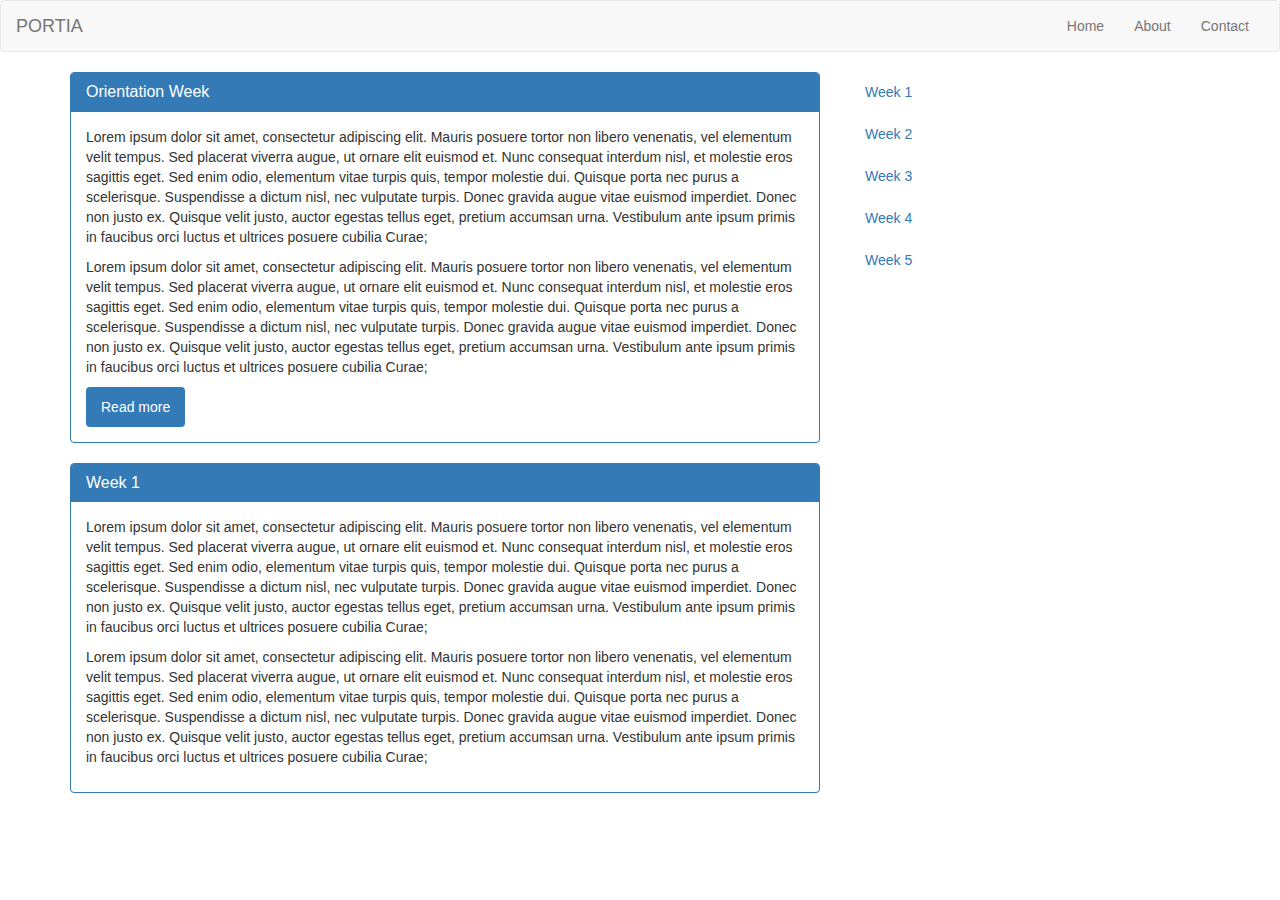
==== index.html @ 74ab0786 "second commmit" ====
<!DOCTYPE html>
<html lang="en">
  <head>
    <meta charset="utf-8">
    <meta http-equiv="X-UA-Compatible" content="IE=edge">
    <meta name="viewport" content="width=device-width, initial-scale=1">
    <!-- The above 3 meta tags *must* come first in the head; any other head content must come *after* these tags -->
    <title>My blog</title>

    <!-- Bootstrap -->
    <link href="css/bootstrap.min.css" rel="stylesheet">

    <!-- HTML5 shim and Respond.js for IE8 support of HTML5 elements and media queries -->
    <!-- WARNING: Respond.js doesn't work if you view the page via file:// -->
    <!--[if lt IE 9]>
      <script src="https://oss.maxcdn.com/html5shiv/3.7.3/html5shiv.min.js"></script>
      <script src="https://oss.maxcdn.com/respond/1.4.2/respond.min.js"></script>
    <![endif]-->
  </head>
  <body><nav class="navbar navbar-default">
  <div class="container-fluid">
    <!-- Brand and toggle get grouped for better mobile display -->
    <div class="navbar-header">
      <button type="button" class="navbar-toggle collapsed" data-toggle="collapse" data-target="#bs-example-navbar-collapse-1" aria-expanded="false">
        <span class="sr-only">Toggle navigation</span>
        <span class="icon-bar"></span>
        <span class="icon-bar"></span>
        <span class="icon-bar"></span>
      </button>
      <a class="navbar-brand" href="#">PORTIA</a>
    </div>

    <!-- Collect the nav links, forms, and other content for toggling -->
    <div class="collapse navbar-collapse" id="bs-example-navbar-collapse-1">
      
      <ul class="nav navbar-nav navbar-right">
      <!--<li><a href="#">Link</a></li>
        <li class="dropdown">
         <a href="#" class="dropdown-toggle" data-toggle="dropdown" role="button" aria-haspopup="true" aria-expanded="false">Dropdown <span class="caret"></span></a>
        
         <ul class="dropdown-menu">
         -->
            <li><a href="#">Home</a></li>
            <li><a href="#">About</a></li>
            <li><a href="#">Contact</a></li>
           <!-- <li role="separator" class="divider"></li>
           <li><a href="#">Separated link</a></li>
           -->
          </ul>
        
      
    </div><!-- /.navbar-collapse -->
  </div><!-- /.container-fluid -->
</nav>

    <div class ="container">
        <div class ="row">
                <div class="col-md-8">
                        <div class="panel panel-primary">
                            <div class="panel-heading">
                                <h3 class="panel-title">Orientation Week</h3>
                            </div>
                            <div class="panel-body">
                                <p>Lorem ipsum dolor sit amet, consectetur adipiscing elit. Mauris posuere tortor non libero venenatis, vel elementum velit tempus. Sed placerat viverra augue, ut ornare elit euismod et. Nunc consequat interdum nisl, et molestie eros sagittis eget. Sed enim odio, elementum vitae turpis quis, tempor molestie dui. Quisque porta nec purus a scelerisque. Suspendisse a dictum nisl, nec vulputate turpis. Donec gravida augue vitae euismod imperdiet. Donec non justo ex. Quisque velit justo, auctor egestas tellus eget, pretium accumsan urna. Vestibulum ante ipsum primis in faucibus orci luctus et ultrices posuere cubilia Curae;</p>
                                <p>Lorem ipsum dolor sit amet, consectetur adipiscing elit. Mauris posuere tortor non libero venenatis, vel elementum velit tempus. Sed placerat viverra augue, ut ornare elit euismod et. Nunc consequat interdum nisl, et molestie eros sagittis eget. Sed enim odio, elementum vitae turpis quis, tempor molestie dui. Quisque porta nec purus a scelerisque. Suspendisse a dictum nisl, nec vulputate turpis. Donec gravida augue vitae euismod imperdiet. Donec non justo ex. Quisque velit justo, auctor egestas tellus eget, pretium accumsan urna. Vestibulum ante ipsum primis in faucibus orci luctus et ultrices posuere cubilia Curae;</p>
                                <ul class="nav nav-pills">
                                        <li role="presentation" class="active"><a href="orient.html">Read more</a></li>
                                        </ul>
                            </div>
                        </div>
                        <div class="panel panel-primary">
                            <div class="panel-heading">
                                <h3 class="panel-title">Week 1</h3>
                            </div>
                            <div class="panel-body">
                                <p>Lorem ipsum dolor sit amet, consectetur adipiscing elit. Mauris posuere tortor non libero venenatis, vel elementum velit tempus. Sed placerat viverra augue, ut ornare elit euismod et. Nunc consequat interdum nisl, et molestie eros sagittis eget. Sed enim odio, elementum vitae turpis quis, tempor molestie dui. Quisque porta nec purus a scelerisque. Suspendisse a dictum nisl, nec vulputate turpis. Donec gravida augue vitae euismod imperdiet. Donec non justo ex. Quisque velit justo, auctor egestas tellus eget, pretium accumsan urna. Vestibulum ante ipsum primis in faucibus orci luctus et ultrices posuere cubilia Curae;</p>
                                <p>Lorem ipsum dolor sit amet, consectetur adipiscing elit. Mauris posuere tortor non libero venenatis, vel elementum velit tempus. Sed placerat viverra augue, ut ornare elit euismod et. Nunc consequat interdum nisl, et molestie eros sagittis eget. Sed enim odio, elementum vitae turpis quis, tempor molestie dui. Quisque porta nec purus a scelerisque. Suspendisse a dictum nisl, nec vulputate turpis. Donec gravida augue vitae euismod imperdiet. Donec non justo ex. Quisque velit justo, auctor egestas tellus eget, pretium accumsan urna. Vestibulum ante ipsum primis in faucibus orci luctus et ultrices posuere cubilia Curae;</p>
                            </div>
                        </div>
                        
    </div>
        <div class = "col-md-4">
                <ul class="nav nav-pills nav-stacked">
                        <li>
                            <a href = "week1.html">Week 1</a>
                        </li>
                        <li>
                                <a href="#">Week 2</a>
                        </li>
                           
                        <li>
                              <a href="#">Week 3</a>
                         </li>
                        
                            <li>
                                    <a href="#">Week 4</a>
                            </li>
                               
                            <li>
                                  <a href="#">Week 5</a>
                             </li>
                    </ul>
    
        </div>
    </div>
</div>

    
</div>

    <!-- jQuery (necessary for Bootstrap's JavaScript plugins) -->
    <script src="https://ajax.googleapis.com/ajax/libs/jquery/1.12.4/jquery.min.js"></script>
    <!-- Include all compiled plugins (below), or include individual files as needed -->
    <script src="js/bootstrap.min.js"></script>
  </body>
</html>
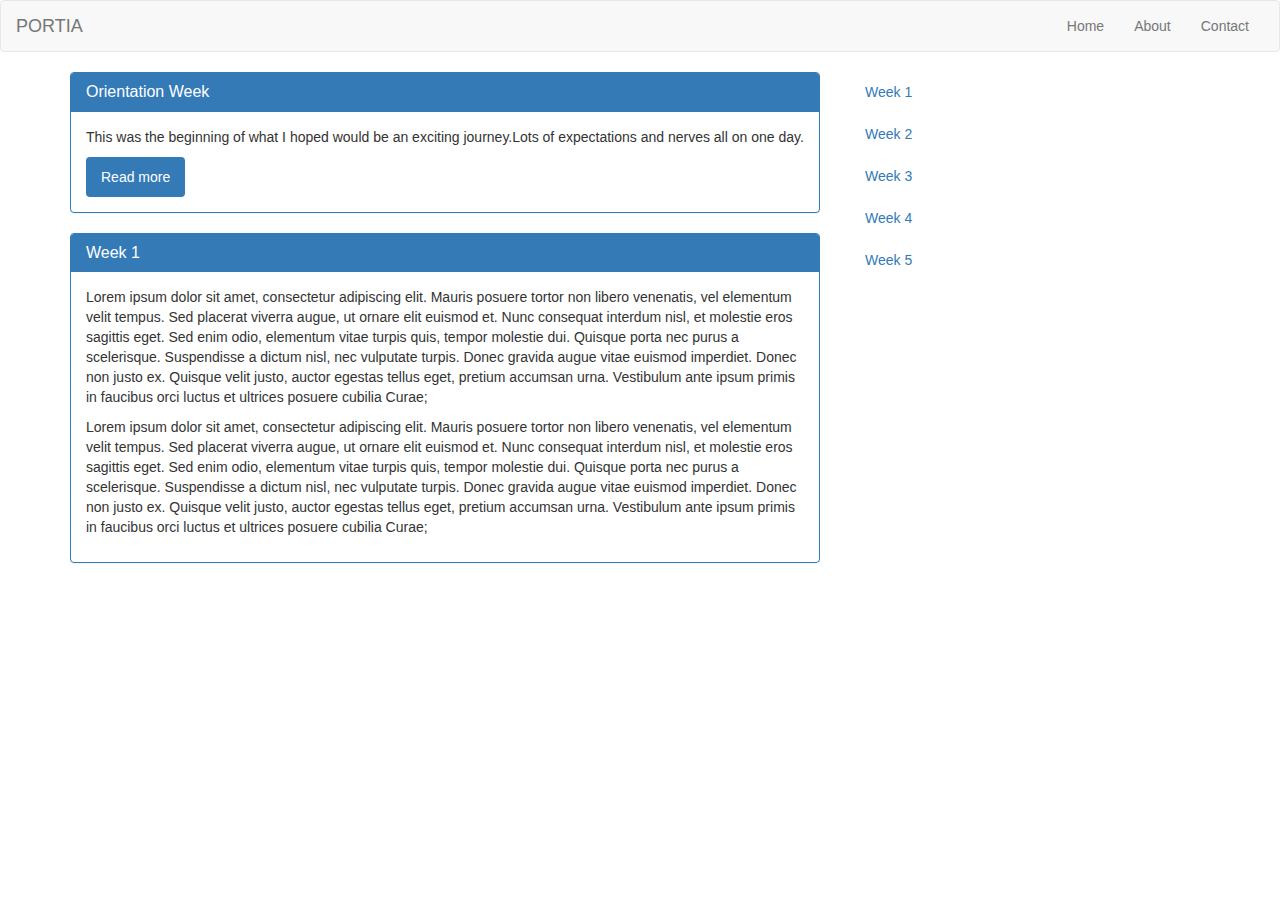
==== commit 32e16066: "new commit" ====
--- a/index.html
+++ b/index.html
@@ -61,8 +61,7 @@
                                 <h3 class="panel-title">Orientation Week</h3>
                             </div>
                             <div class="panel-body">
-                                <p>Lorem ipsum dolor sit amet, consectetur adipiscing elit. Mauris posuere tortor non libero venenatis, vel elementum velit tempus. Sed placerat viverra augue, ut ornare elit euismod et. Nunc consequat interdum nisl, et molestie eros sagittis eget. Sed enim odio, elementum vitae turpis quis, tempor molestie dui. Quisque porta nec purus a scelerisque. Suspendisse a dictum nisl, nec vulputate turpis. Donec gravida augue vitae euismod imperdiet. Donec non justo ex. Quisque velit justo, auctor egestas tellus eget, pretium accumsan urna. Vestibulum ante ipsum primis in faucibus orci luctus et ultrices posuere cubilia Curae;</p>
-                                <p>Lorem ipsum dolor sit amet, consectetur adipiscing elit. Mauris posuere tortor non libero venenatis, vel elementum velit tempus. Sed placerat viverra augue, ut ornare elit euismod et. Nunc consequat interdum nisl, et molestie eros sagittis eget. Sed enim odio, elementum vitae turpis quis, tempor molestie dui. Quisque porta nec purus a scelerisque. Suspendisse a dictum nisl, nec vulputate turpis. Donec gravida augue vitae euismod imperdiet. Donec non justo ex. Quisque velit justo, auctor egestas tellus eget, pretium accumsan urna. Vestibulum ante ipsum primis in faucibus orci luctus et ultrices posuere cubilia Curae;</p>
+                                <p> This was the beginning of  what I hoped would be an exciting journey.Lots of expectations and nerves all on one day.</p>
                                 <ul class="nav nav-pills">
                                         <li role="presentation" class="active"><a href="orient.html">Read more</a></li>
                                         </ul>
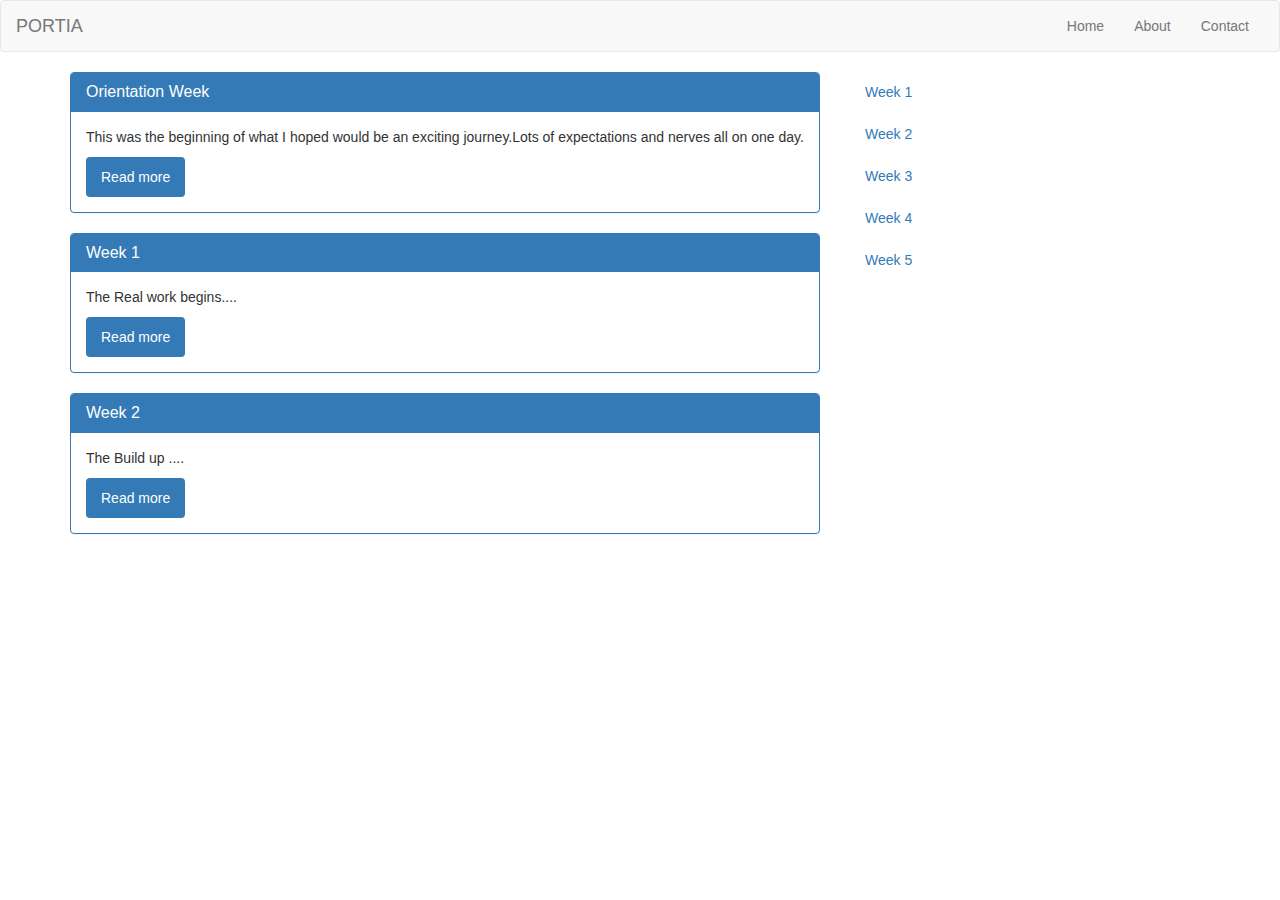
==== commit 3e38a197: "writing experiences" ====
--- a/index.html
+++ b/index.html
@@ -41,8 +41,8 @@
          <ul class="dropdown-menu">
          -->
             <li><a href="#">Home</a></li>
-            <li><a href="#">About</a></li>
-            <li><a href="#">Contact</a></li>
+            <li><a href="about.html">About</a></li>
+            <li><a href="contact.html">Contact</a></li>
            <!-- <li role="separator" class="divider"></li>
            <li><a href="#">Separated link</a></li>
            -->
@@ -64,27 +64,45 @@
                                 <p> This was the beginning of  what I hoped would be an exciting journey.Lots of expectations and nerves all on one day.</p>
                                 <ul class="nav nav-pills">
                                         <li role="presentation" class="active"><a href="orient.html">Read more</a></li>
+                                        
+                                        
                                         </ul>
                             </div>
                         </div>
                         <div class="panel panel-primary">
                             <div class="panel-heading">
                                 <h3 class="panel-title">Week 1</h3>
+                                
                             </div>
                             <div class="panel-body">
-                                <p>Lorem ipsum dolor sit amet, consectetur adipiscing elit. Mauris posuere tortor non libero venenatis, vel elementum velit tempus. Sed placerat viverra augue, ut ornare elit euismod et. Nunc consequat interdum nisl, et molestie eros sagittis eget. Sed enim odio, elementum vitae turpis quis, tempor molestie dui. Quisque porta nec purus a scelerisque. Suspendisse a dictum nisl, nec vulputate turpis. Donec gravida augue vitae euismod imperdiet. Donec non justo ex. Quisque velit justo, auctor egestas tellus eget, pretium accumsan urna. Vestibulum ante ipsum primis in faucibus orci luctus et ultrices posuere cubilia Curae;</p>
-                                <p>Lorem ipsum dolor sit amet, consectetur adipiscing elit. Mauris posuere tortor non libero venenatis, vel elementum velit tempus. Sed placerat viverra augue, ut ornare elit euismod et. Nunc consequat interdum nisl, et molestie eros sagittis eget. Sed enim odio, elementum vitae turpis quis, tempor molestie dui. Quisque porta nec purus a scelerisque. Suspendisse a dictum nisl, nec vulputate turpis. Donec gravida augue vitae euismod imperdiet. Donec non justo ex. Quisque velit justo, auctor egestas tellus eget, pretium accumsan urna. Vestibulum ante ipsum primis in faucibus orci luctus et ultrices posuere cubilia Curae;</p>
+                                <p>The Real work begins.... </p>
+                            <ul class="nav nav-pills">
+                                <li role="presentation" class="active"><a href="week1.html">Read more</a></li>
+                                </ul>
+                             </div>
+                         </div>
+
+                         <div class="panel panel-primary">
+                            <div class="panel-heading">
+                                <h3 class="panel-title">Week 2</h3>
+                                
                             </div>
-                        </div>
-                        
-    </div>
+                            <div class="panel-body">
+                                <p>The Build up .... </p>
+                            <ul class="nav nav-pills">
+                                <li role="presentation" class="active"><a href="week2.html">Read more</a></li>
+                                </ul>
+                             </div>
+                             
+                         </div>
+</div>
         <div class = "col-md-4">
                 <ul class="nav nav-pills nav-stacked">
                         <li>
                             <a href = "week1.html">Week 1</a>
                         </li>
                         <li>
-                                <a href="#">Week 2</a>
+                                <a href="week2.html">Week 2</a>
                         </li>
                            
                         <li>
@@ -102,7 +120,7 @@
     
         </div>
     </div>
-</div>
+
 
     
 </div>
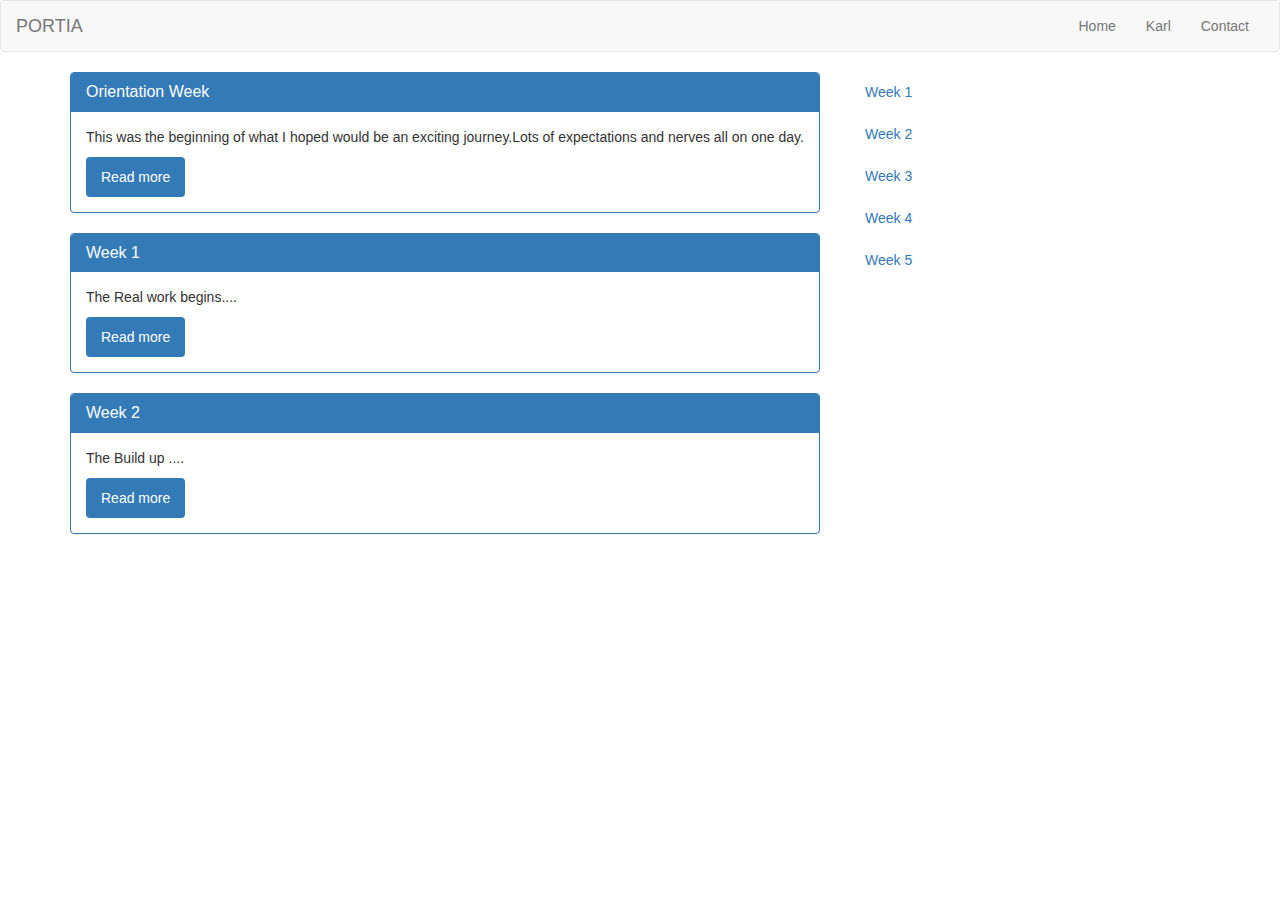
==== commit 5a40bdea: "changed about link" ====
--- a/index.html
+++ b/index.html
@@ -41,7 +41,7 @@
          <ul class="dropdown-menu">
          -->
             <li><a href="#">Home</a></li>
-            <li><a href="about.html">About</a></li>
+            <li><a href="about.html">Karl</a></li>
             <li><a href="contact.html">Contact</a></li>
            <!-- <li role="separator" class="divider"></li>
            <li><a href="#">Separated link</a></li>
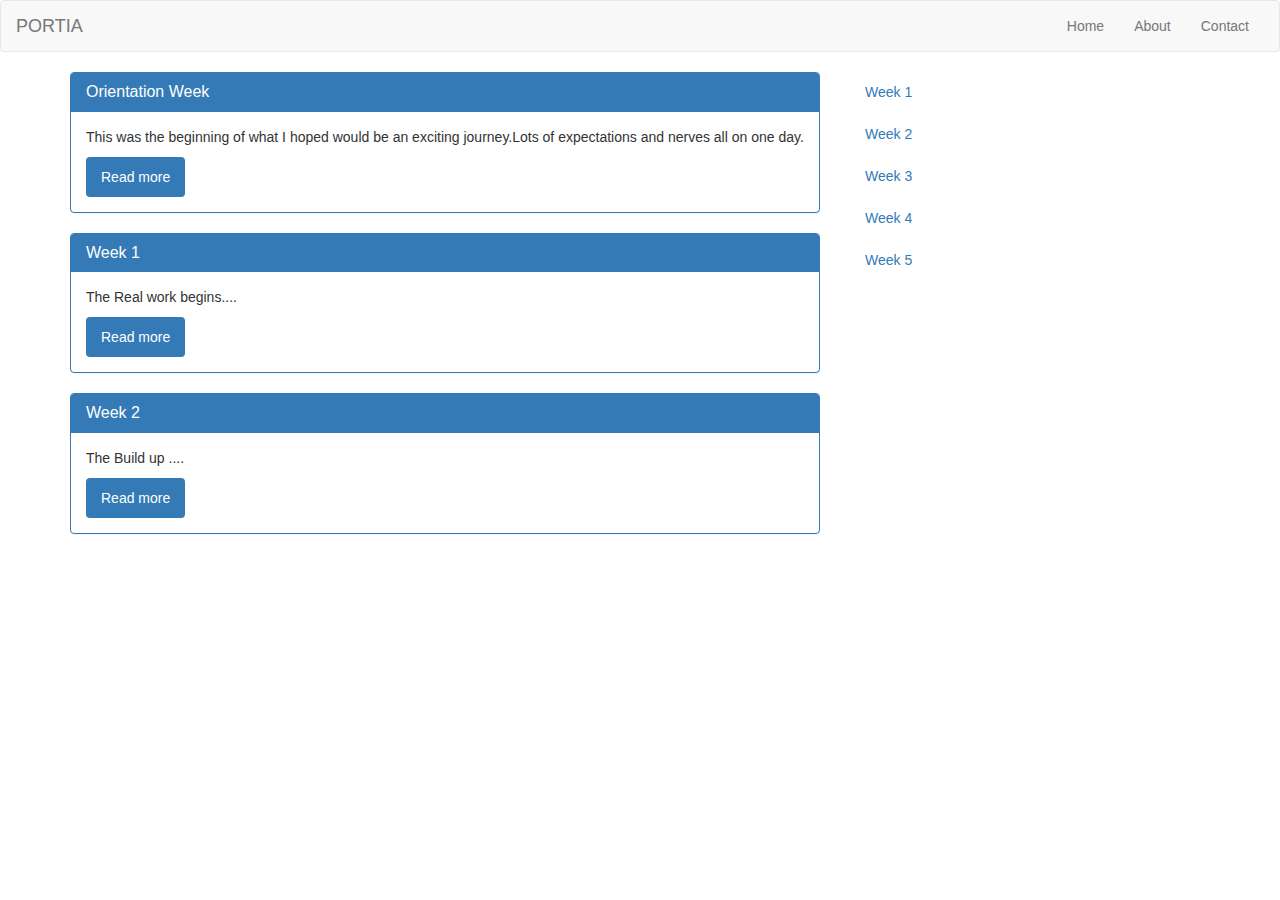
==== commit 9a3c5aa3: "first commit" ====
--- a/index.html
+++ b/index.html
@@ -41,7 +41,7 @@
          <ul class="dropdown-menu">
          -->
             <li><a href="#">Home</a></li>
-            <li><a href="about.html">Karl</a></li>
+            <li><a href="about.html">About</a></li>
             <li><a href="contact.html">Contact</a></li>
            <!-- <li role="separator" class="divider"></li>
            <li><a href="#">Separated link</a></li>
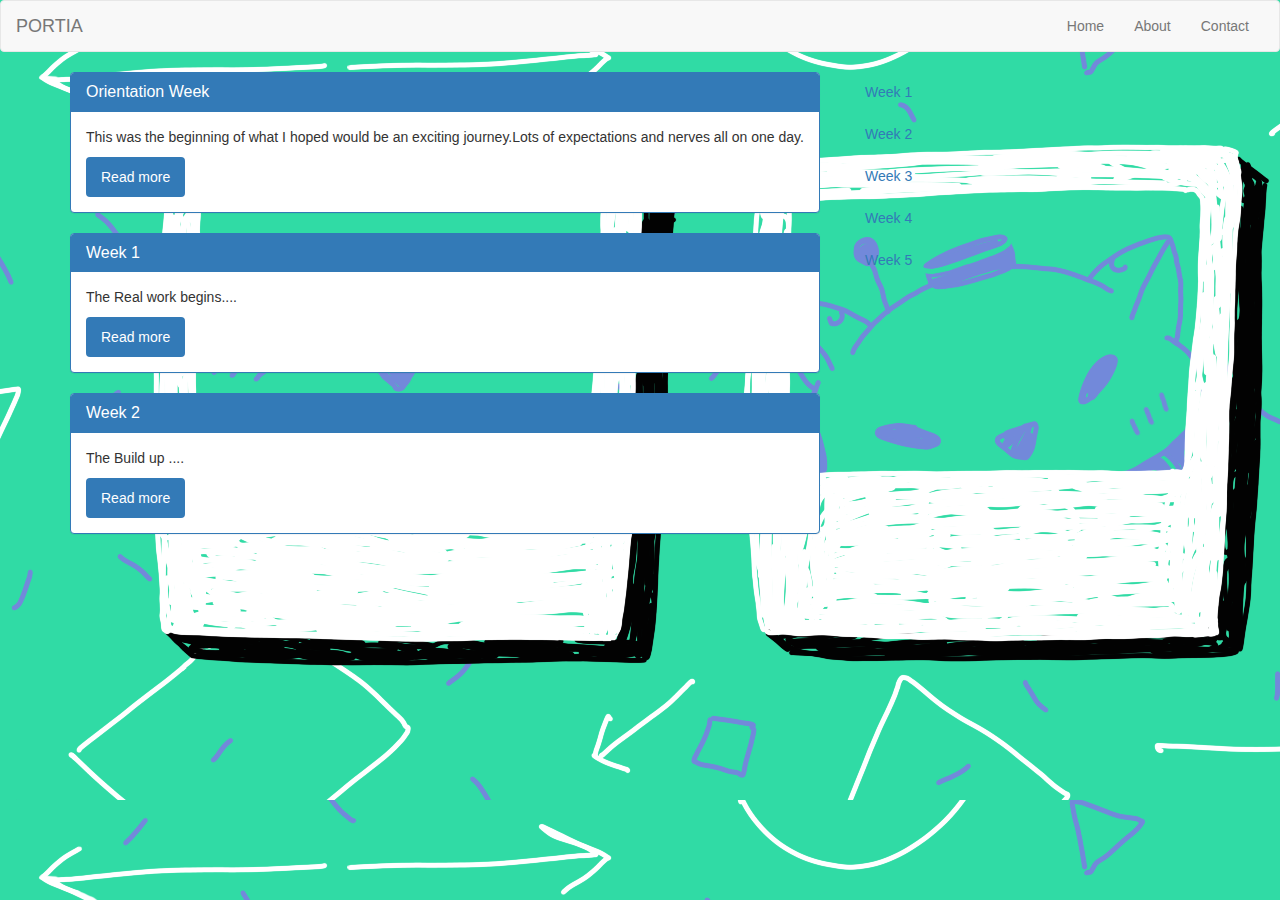
==== commit 88a44512: "latest commit" ====
--- a/index.html
+++ b/index.html
@@ -9,6 +9,7 @@
 
     <!-- Bootstrap -->
     <link href="css/bootstrap.min.css" rel="stylesheet">
+    <link href="css/first.css" rel="stylesheet">
 
     <!-- HTML5 shim and Respond.js for IE8 support of HTML5 elements and media queries -->
     <!-- WARNING: Respond.js doesn't work if you view the page via file:// -->
@@ -106,7 +107,7 @@
                         </li>
                            
                         <li>
-                              <a href="#">Week 3</a>
+                              <a href="week3.html">Week 3</a>
                          </li>
                         
                             <li>
--- a/css/first.css
+++ b/css/first.css
@@ -0,0 +1,8 @@
+body {
+    
+    background-image: url(../images/pp.png);
+    background-color: lightblue;
+}
+h1{
+    color: black
+}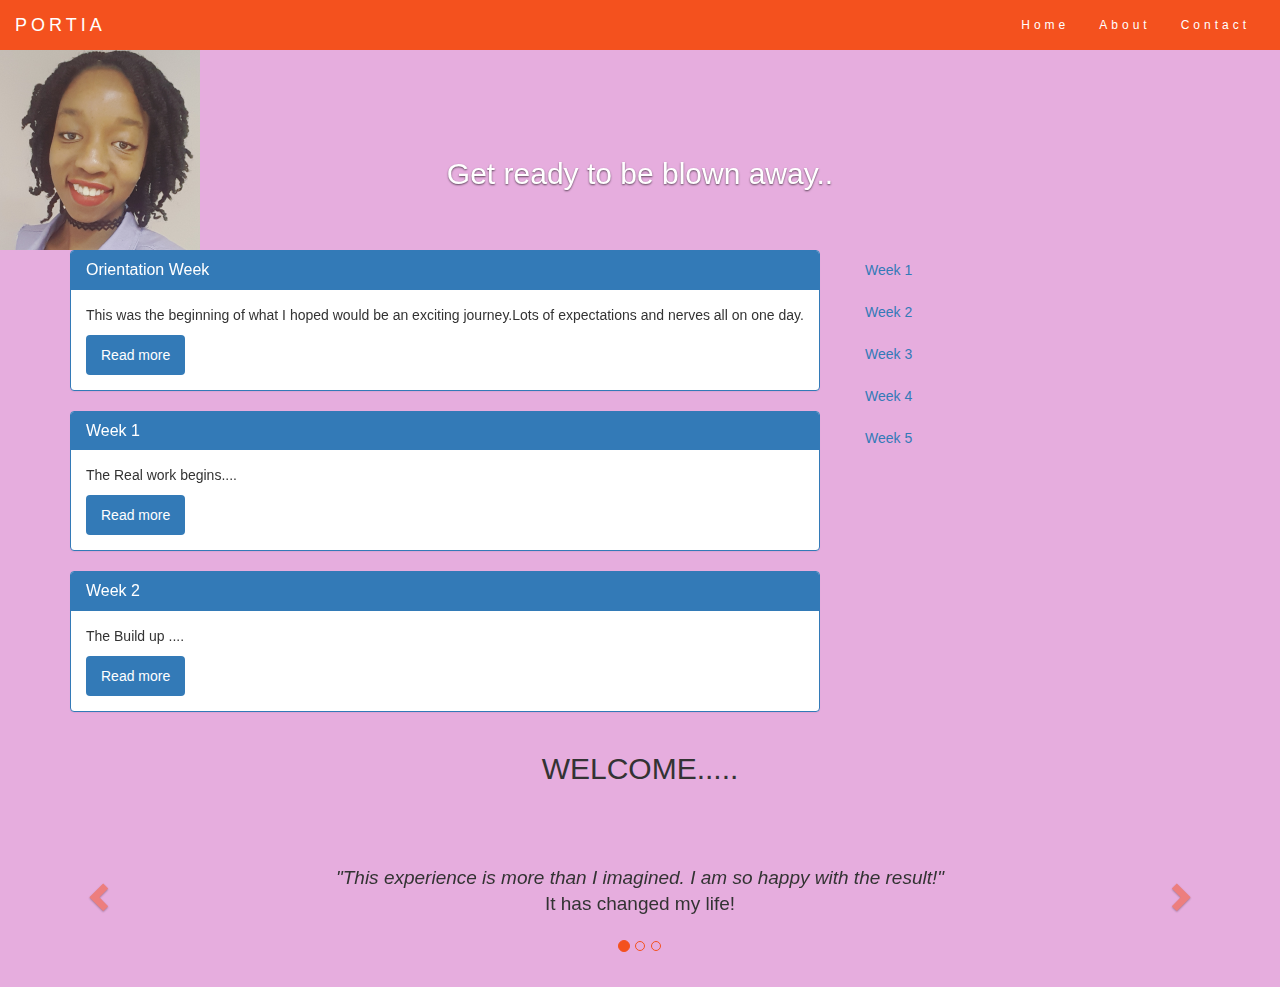
==== commit 08ce09c2: "recent changes" ====
--- a/index.html
+++ b/index.html
@@ -18,7 +18,12 @@
       <script src="https://oss.maxcdn.com/respond/1.4.2/respond.min.js"></script>
     <![endif]-->
   </head>
-  <body><nav class="navbar navbar-default">
+  <body>
+      
+      
+  <nav class="navbar navbar-default">
+
+       
   <div class="container-fluid">
     <!-- Brand and toggle get grouped for better mobile display -->
     <div class="navbar-header">
@@ -53,6 +58,19 @@
     </div><!-- /.navbar-collapse -->
   </div><!-- /.container-fluid -->
 </nav>
+<!--<div class="container cat">   
+        <img class="img-responsive" src="portia.png" alt="Chania">          
+</div> --> 
+<div class="carousel-inner">
+    <div class="item active">
+            <img src="portia.png" alt="Chania">
+            <div class="carousel-caption">
+              
+              <h2>Get ready to be blown away..</h2>
+            </div>
+          </div>
+         
+
 
     <div class ="container">
         <div class ="row">
@@ -126,6 +144,39 @@
     
 </div>
 
+<h2 id="bot">WELCOME.....</h2>
+<div id="myCarousel" class="carousel slide text-center" data-ride="carousel">
+  <!-- Indicators -->
+  <ol class="carousel-indicators">
+    <li data-target="#myCarousel" data-slide-to="0" class="active"></li>
+    <li data-target="#myCarousel" data-slide-to="1"></li>
+    <li data-target="#myCarousel" data-slide-to="2"></li>
+  </ol>
+
+  <!-- Wrapper for slides -->
+  <div class="carousel-inner" role="listbox">
+    <div class="item active">
+    <h4>"This experience is more than I imagined. I am so happy with the result!"<br><span style="font-style:normal;">It has changed my life!</span></h4>
+    </div>
+    <div class="item">
+      <h4>"One word... WOW!!"<br><span style="font-style:normal;">Very Mind blowing</span></h4>
+    </div>
+    <div class="item">
+      <h4>"Could I... BE any more happy with this experience?"<br><span style="font-style:normal;">I would do it over and over again</span></h4>
+    </div>
+  </div>
+
+  <!-- Left and right controls -->
+  <a class="left carousel-control" href="#myCarousel" role="button" data-slide="prev">
+    <span class="glyphicon glyphicon-chevron-left" aria-hidden="true"></span>
+    <span class="sr-only">Previous</span>
+  </a>
+  <a class="right carousel-control" href="#myCarousel" role="button" data-slide="next">
+    <span class="glyphicon glyphicon-chevron-right" aria-hidden="true"></span>
+    <span class="sr-only">Next</span>
+  </a>
+</div> 
+
     <!-- jQuery (necessary for Bootstrap's JavaScript plugins) -->
     <script src="https://ajax.googleapis.com/ajax/libs/jquery/1.12.4/jquery.min.js"></script>
     <!-- Include all compiled plugins (below), or include individual files as needed -->
--- a/css/first.css
+++ b/css/first.css
@@ -1,8 +1,68 @@
 body {
     
-    background-image: url(../images/pp.png);
-    background-color: lightblue;
+    background-image: none;
+    background-color: rgb(230, 173, 222);
 }
 h1{
     color: black
+}
+.carousel-control.right, .carousel-control.left {
+    background-image: none;
+    color: #f4511e;
+}
+
+.carousel-indicators li {
+    border-color: #f4511e;
+}
+
+.carousel-indicators li.active {
+    background-color: #f4511e;
+}
+
+.item h4 {
+    font-size: 19px;
+    line-height: 1.375em;
+    font-weight: 400;
+    font-style: italic;
+    margin: 70px 0;
+}
+
+.item span {
+    font-style: normal;
+}
+
+#bot{
+    text-align: center;
+}
+
+.navbar {
+    margin-bottom: 0;
+    background-color: #f4511e;
+    z-index: 9999;
+    border: 0;
+    font-size: 12px !important;
+    line-height: 1.42857143 !important;
+    letter-spacing: 4px;
+    border-radius: 0;
+}
+
+.navbar li a, .navbar .navbar-brand {
+    color: #fff !important;
+}
+
+.navbar-nav li a:hover, .navbar-nav li.active a {
+    color: #f4511e !important;
+    background-color: #fff !important;
+}
+
+.navbar-default .navbar-toggle {
+    border-color: transparent;
+    color: #fff !important;
+}
+.cat{
+    
+    display: block;
+    margin-left: auto;
+    margin-right: auto;
+    width: 100%;
 }